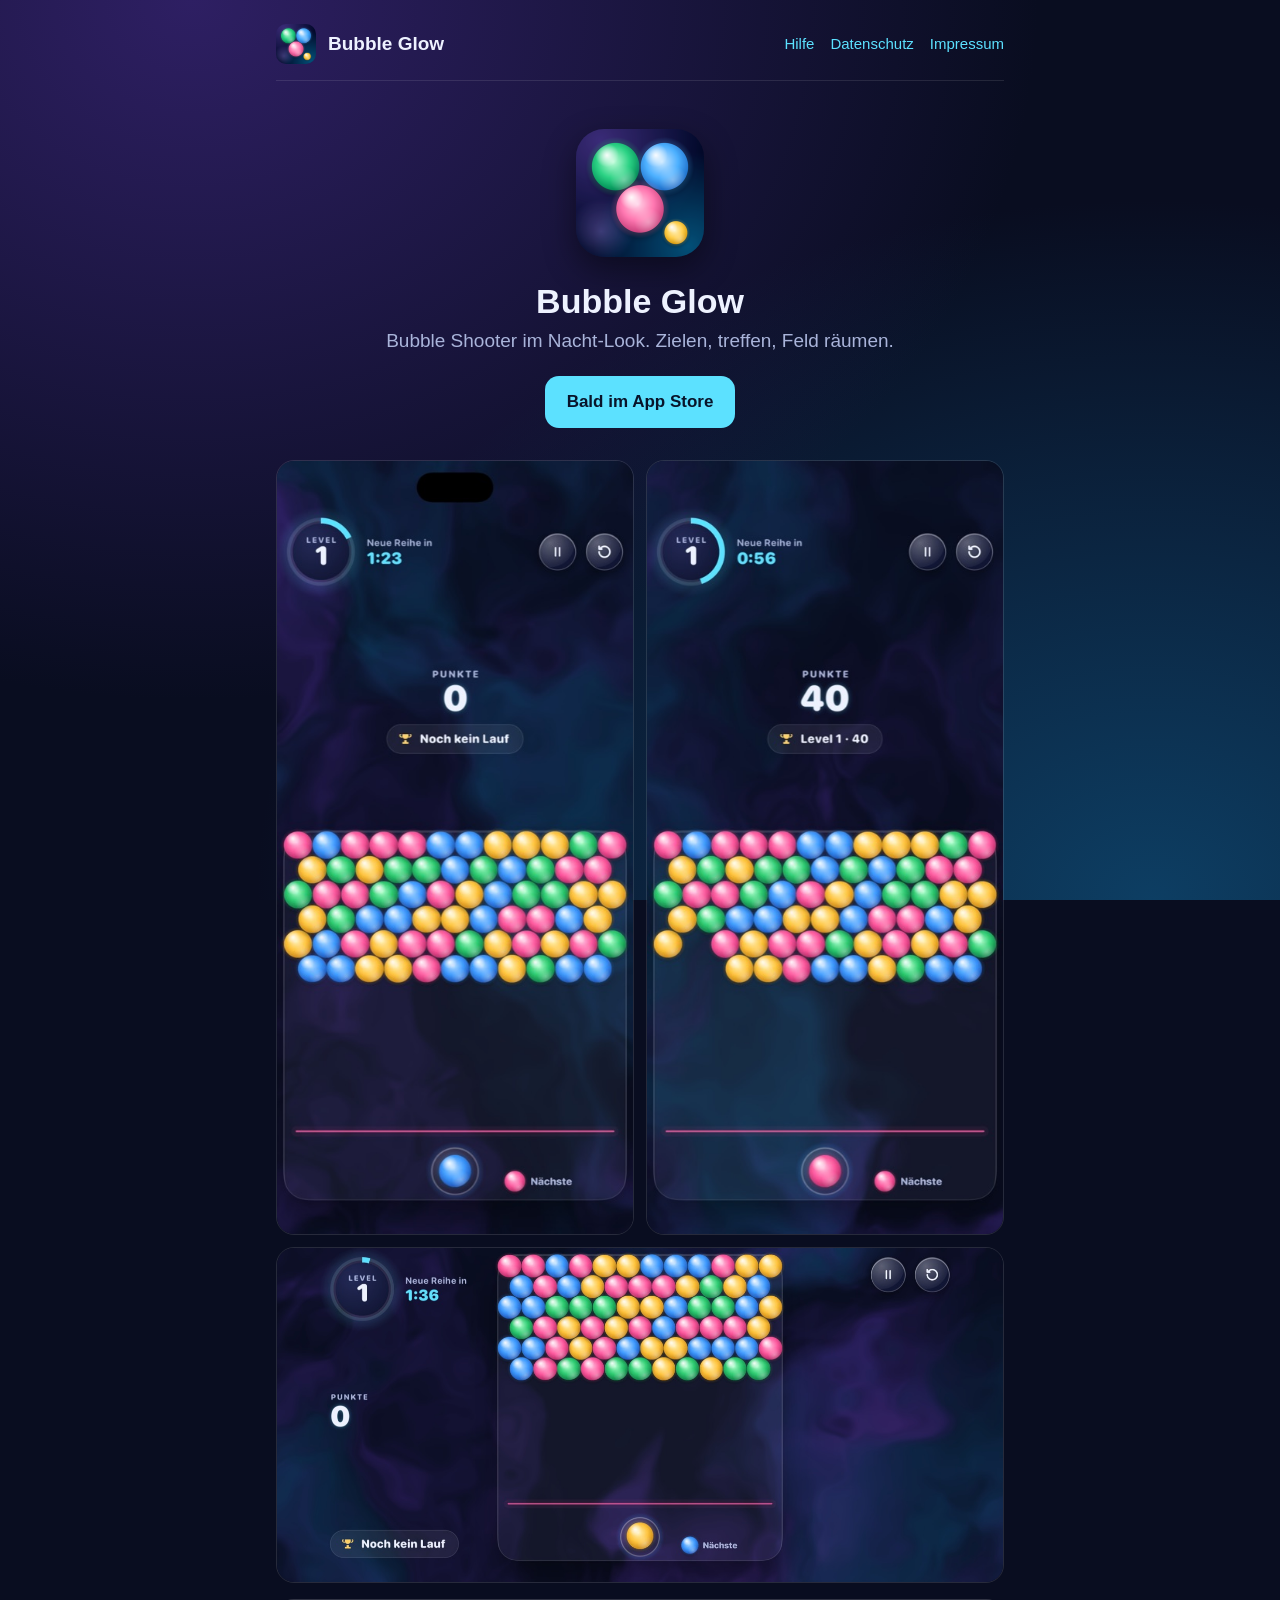
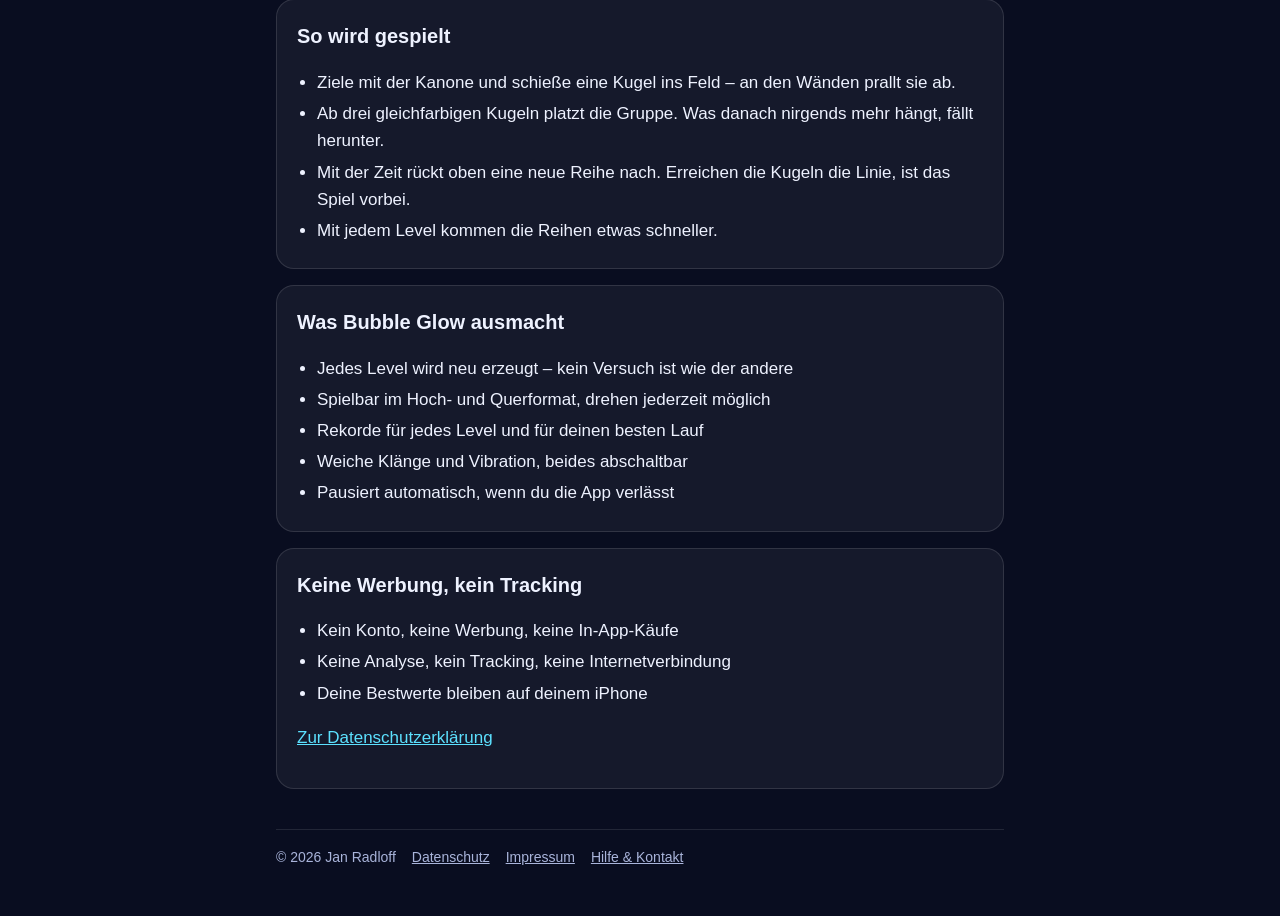
==== index.html @ b0f5a463 "Add website for Bubble Glow (home, help, privacy, imprint) Co-Authored-By: Claude Opus 5.5 <noreply@" ====
<!doctype html>
<html lang="de">
<head>
<meta charset="utf-8">
<meta name="viewport" content="width=device-width, initial-scale=1">
<title>Bubble Glow – Bubble Shooter</title>
<meta name="description" content="Bubble Glow ist ein Bubble Shooter für das iPhone in elegantem Nacht-Look: zielen, treffen, Feld räumen – ohne Werbung, ohne Tracking, ohne Datenerhebung.">
<meta name="theme-color" content="#090d20">
<link rel="icon" href="favicon.png">
<link rel="apple-touch-icon" href="apple-touch-icon.png">
<link rel="stylesheet" href="style.css">
</head>
<body>
<div class="wrap">
<header class="top">
  <a class="home" href="index.html"><img src="icon.png" alt="">Bubble Glow</a>
  <nav>
    <a href="support.html">Hilfe</a>
    <a href="datenschutz.html">Datenschutz</a>
    <a href="impressum.html">Impressum</a>
  </nav>
</header>
<main>
<section class="hero">
  <img src="icon.png" alt="App-Symbol von Bubble Glow: drei leuchtende Kugeln in Grün, Blau und Pink">
  <h1>Bubble Glow</h1>
  <p class="claim">Bubble Shooter im Nacht-Look. Zielen, treffen, Feld räumen.</p>
  <!-- Link zum App Store ergänzen, sobald die App veröffentlicht ist -->
  <a class="badge" href="#">Bald im App Store</a>
</section>

<div class="shots">
  <img src="img/01-hochformat-start.jpg" alt="Spielfeld im Hochformat mit sechs Reihen bunter Kugeln, Level-Anzeige und Kanone" loading="lazy">
  <img src="img/02-hochformat-spiel.jpg" alt="Laufendes Spiel im Hochformat mit 40 Punkten" loading="lazy">
  <img class="wide" src="img/03-querformat.jpg" alt="Spielfeld im Querformat, Anzeigen links und rechts neben dem Feld" loading="lazy">
</div>

<div class="card">
  <h2>So wird gespielt</h2>
  <ul class="points">
    <li>Ziele mit der Kanone und schieße eine Kugel ins Feld – an den Wänden prallt sie ab.</li>
    <li>Ab drei gleichfarbigen Kugeln platzt die Gruppe. Was danach nirgends mehr hängt, fällt herunter.</li>
    <li>Mit der Zeit rückt oben eine neue Reihe nach. Erreichen die Kugeln die Linie, ist das Spiel vorbei.</li>
    <li>Mit jedem Level kommen die Reihen etwas schneller.</li>
  </ul>
</div>

<div class="card">
  <h2>Was Bubble Glow ausmacht</h2>
  <ul class="points">
    <li>Jedes Level wird neu erzeugt – kein Versuch ist wie der andere</li>
    <li>Spielbar im Hoch- und Querformat, drehen jederzeit möglich</li>
    <li>Rekorde für jedes Level und für deinen besten Lauf</li>
    <li>Weiche Klänge und Vibration, beides abschaltbar</li>
    <li>Pausiert automatisch, wenn du die App verlässt</li>
  </ul>
</div>

<div class="card">
  <h2>Keine Werbung, kein Tracking</h2>
  <ul class="points">
    <li>Kein Konto, keine Werbung, keine In-App-Käufe</li>
    <li>Keine Analyse, kein Tracking, keine Internetverbindung</li>
    <li>Deine Bestwerte bleiben auf deinem iPhone</li>
  </ul>
  <p><a href="datenschutz.html">Zur Datenschutzerklärung</a></p>
</div>
</main>
<footer>
  <span>© 2026 Jan Radloff</span>
  <a href="datenschutz.html">Datenschutz</a>
  <a href="impressum.html">Impressum</a>
  <a href="support.html">Hilfe &amp; Kontakt</a>
</footer>
</div>
</body>
</html>
---- style.css ----
/* Bubble Glow – Webseite. Farben wie in der App („Glas A – Nacht mit Leuchten“). */
:root {
  --bg: #090d20;
  --bg-violet: #2e1f63;
  --bg-blue: #0d3e63;
  --card: rgba(255, 255, 255, 0.05);
  --card-line: rgba(255, 255, 255, 0.12);
  --text: #eef2ff;
  --muted: #a9b4da;
  --accent: #5ce1ff;
  --accent-soft: rgba(92, 225, 255, 0.1);
  --line: rgba(255, 255, 255, 0.1);
  --on-accent: #08142a;
  color-scheme: dark;
}
* { box-sizing: border-box; }
html { -webkit-text-size-adjust: 100%; }
body {
  margin: 0;
  min-height: 100vh;
  background:
    radial-gradient(ellipse at 15% 0%, var(--bg-violet) 0%, rgba(46, 31, 99, 0) 55%),
    radial-gradient(ellipse at 90% 100%, var(--bg-blue) 0%, rgba(13, 62, 99, 0) 55%),
    var(--bg);
  background-attachment: fixed;
  color: var(--text);
  font: 17px/1.6 ui-rounded, "SF Pro Rounded", -apple-system, BlinkMacSystemFont, "Segoe UI", Roboto, sans-serif;
}
a { color: var(--accent); }
.wrap { max-width: 760px; margin: 0 auto; padding: 24px 16px 48px; }
header.top {
  display: flex; align-items: center; gap: 12px;
  padding-bottom: 16px; border-bottom: 1px solid var(--line); margin-bottom: 24px;
}
header.top img { width: 40px; height: 40px; border-radius: 10px; }
header.top a.home { display: flex; align-items: center; gap: 12px; text-decoration: none; color: var(--text); font-weight: 700; font-size: 19px; }
nav { margin-left: auto; display: flex; gap: 16px; flex-wrap: wrap; font-size: 15px; }
nav a { text-decoration: none; }
.hero { text-align: center; padding: 24px 0 8px; }
.hero img { width: 128px; height: 128px; border-radius: 28px; box-shadow: 0 12px 32px rgba(0, 0, 0, 0.45); }
.hero h1 { margin: 16px 0 4px; font-size: 34px; line-height: 1.2; font-weight: 800; }
.hero p.claim { margin: 0; color: var(--muted); font-size: 19px; }
.badge {
  display: inline-block; margin-top: 20px; padding: 12px 22px; border-radius: 14px;
  background: var(--accent); color: var(--on-accent); text-decoration: none; font-weight: 700;
}
.card { background: var(--card); border: 1px solid var(--card-line); border-radius: 18px; padding: 20px; margin: 16px 0; }
.card h2 { margin-top: 0; font-size: 20px; }
ul.points { padding-left: 20px; margin: 0; }
ul.points li { margin: 4px 0; }
.shots { display: grid; grid-template-columns: 1fr 1fr; gap: 12px; margin: 24px 0 8px; }
.shots img { width: 100%; height: auto; border-radius: 18px; border: 1px solid var(--card-line); display: block; }
.shots img.wide { grid-column: 1 / -1; }
h1 { font-size: 28px; line-height: 1.25; }
h2 { font-size: 21px; margin-top: 32px; }
.note { background: var(--accent-soft); border: 1px solid rgba(92, 225, 255, 0.25); border-radius: 12px; padding: 12px 16px; }
table { width: 100%; border-collapse: collapse; font-size: 15px; }
th, td { text-align: left; vertical-align: top; padding: 8px 6px; border-bottom: 1px solid var(--line); }
footer { margin-top: 40px; padding-top: 16px; border-top: 1px solid var(--line); color: var(--muted); font-size: 14px; display: flex; gap: 16px; flex-wrap: wrap; }
footer a { color: var(--muted); }
details { background: var(--card); border: 1px solid var(--card-line); border-radius: 12px; padding: 12px 16px; margin: 10px 0; }
summary { cursor: pointer; font-weight: 700; }
@media (max-width: 480px) {
  nav { margin-left: 0; width: 100%; }
  header.top { flex-wrap: wrap; }
  table { font-size: 14px; }
  .shots { grid-template-columns: 1fr 1fr; gap: 8px; }
}
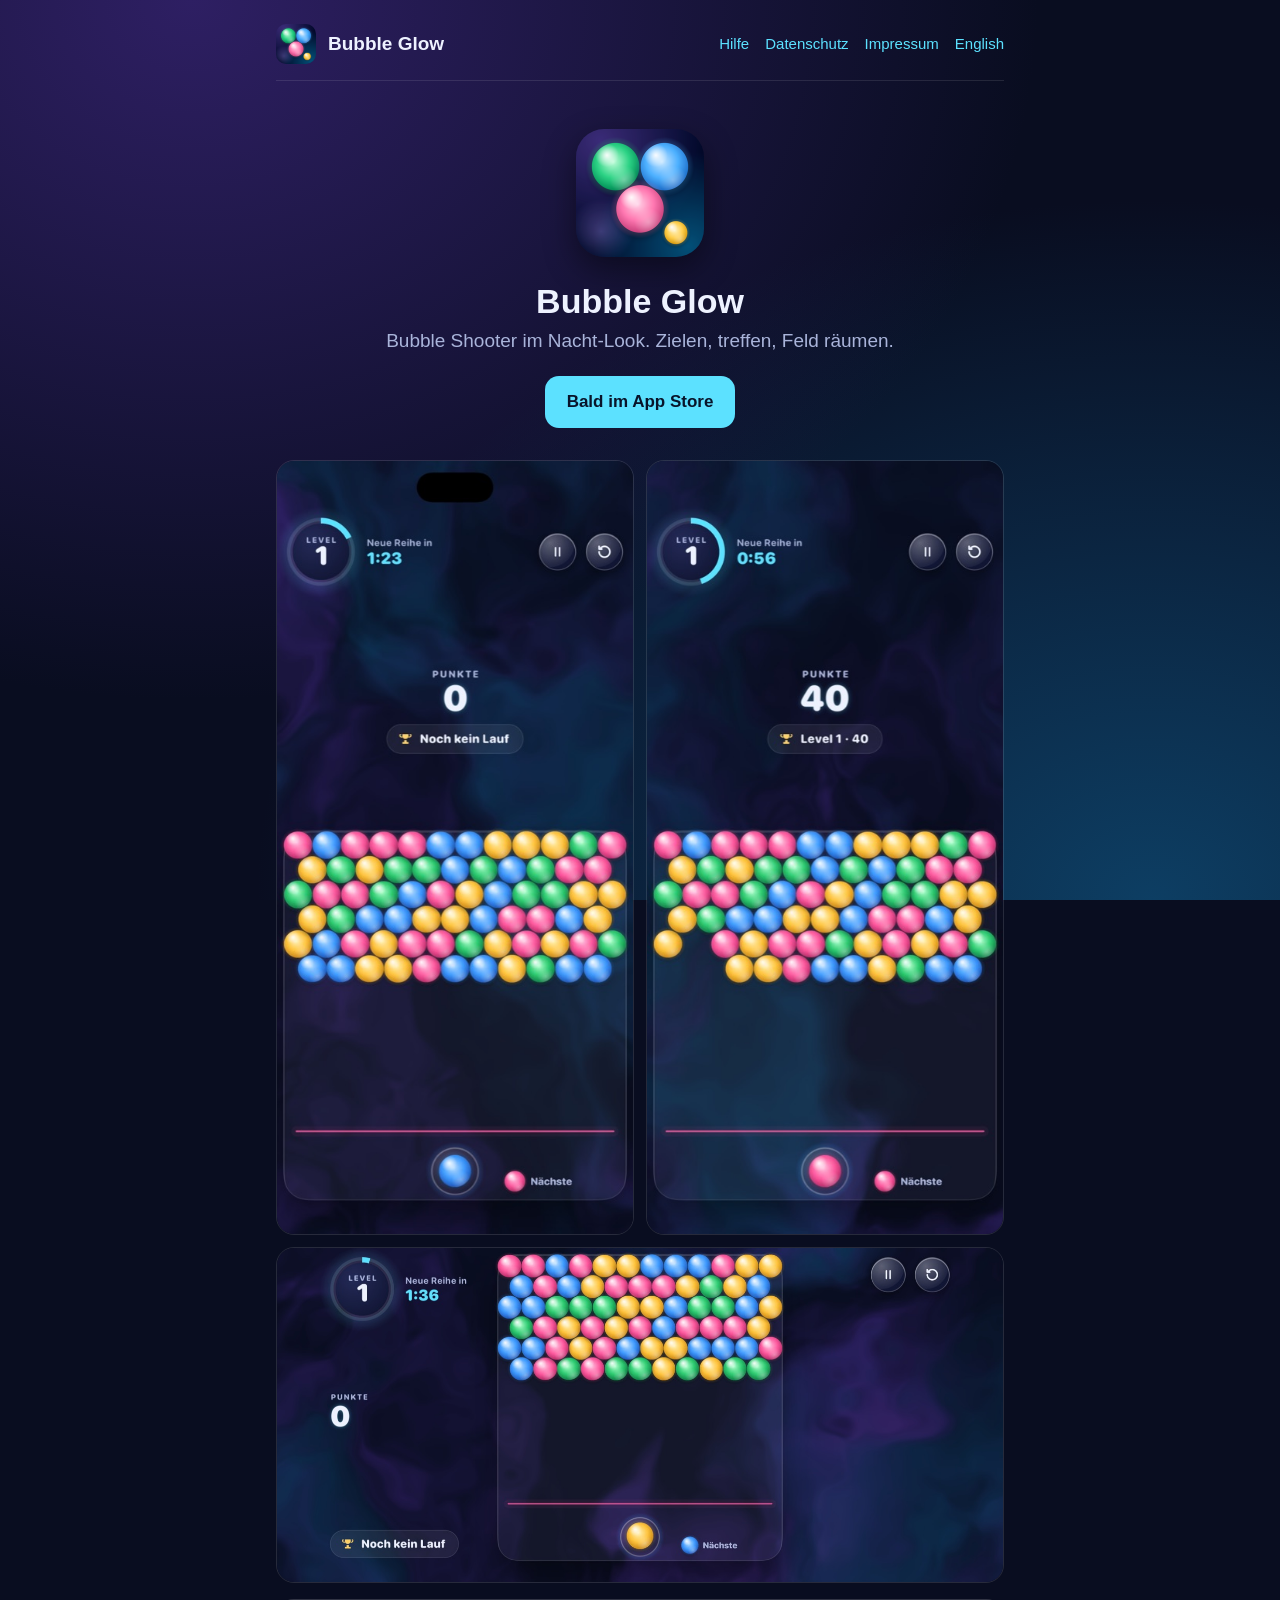
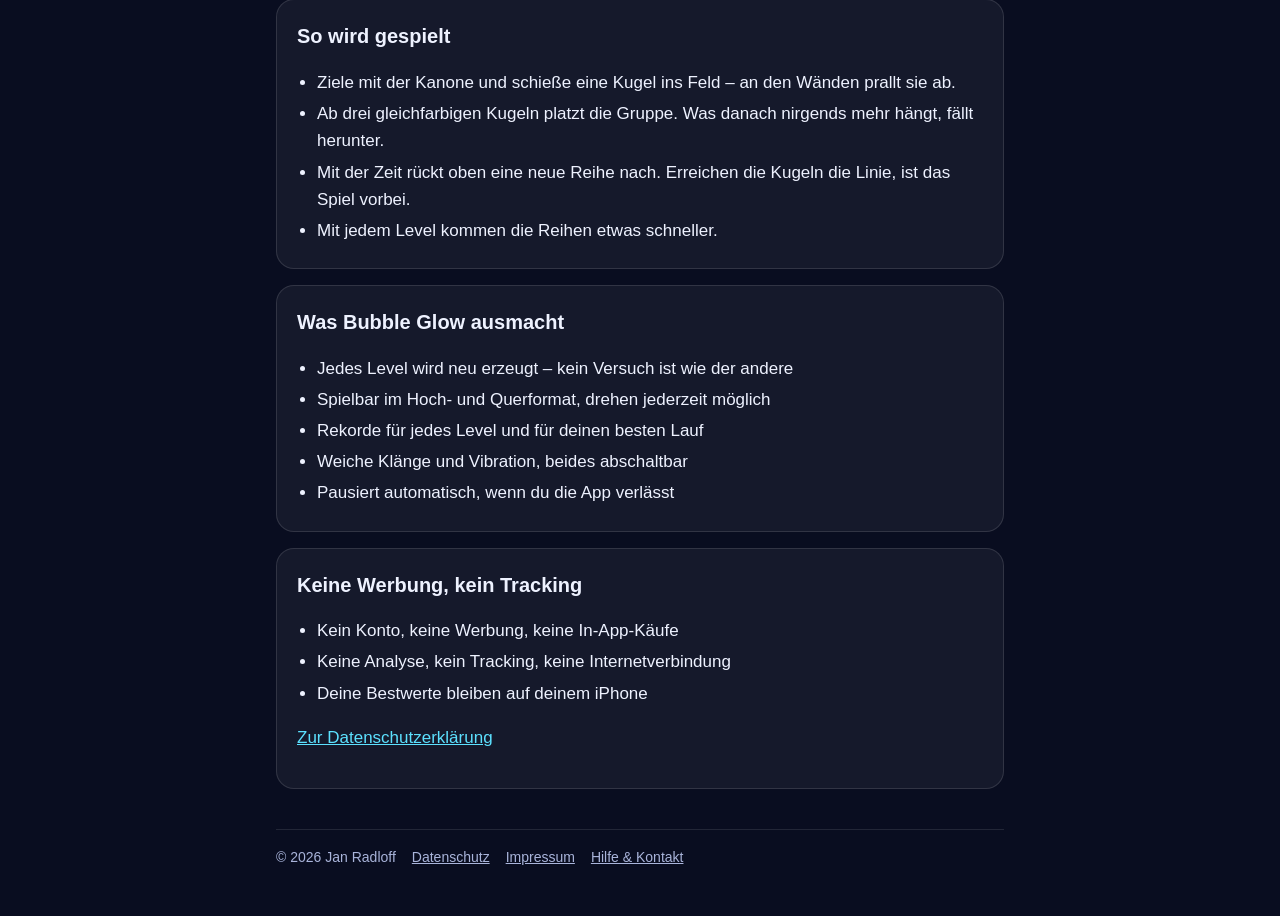
==== commit dedeb4d1: "Add English version of the website - en/: home, help, privacy policy, legal notice with English scre" ====
--- a/index.html
+++ b/index.html
@@ -9,6 +9,8 @@
 <link rel="icon" href="favicon.png">
 <link rel="apple-touch-icon" href="apple-touch-icon.png">
 <link rel="stylesheet" href="style.css">
+<link rel="alternate" hreflang="de" href="https://the404avenger.github.io/Bubble-Glow-Bubble-Shooter/index.html">
+<link rel="alternate" hreflang="en" href="https://the404avenger.github.io/Bubble-Glow-Bubble-Shooter/en/index.html">
 </head>
 <body>
 <div class="wrap">
@@ -18,6 +20,7 @@
     <a href="support.html">Hilfe</a>
     <a href="datenschutz.html">Datenschutz</a>
     <a href="impressum.html">Impressum</a>
+    <a href="en/index.html" lang="en" hreflang="en">English</a>
   </nav>
 </header>
 <main>
